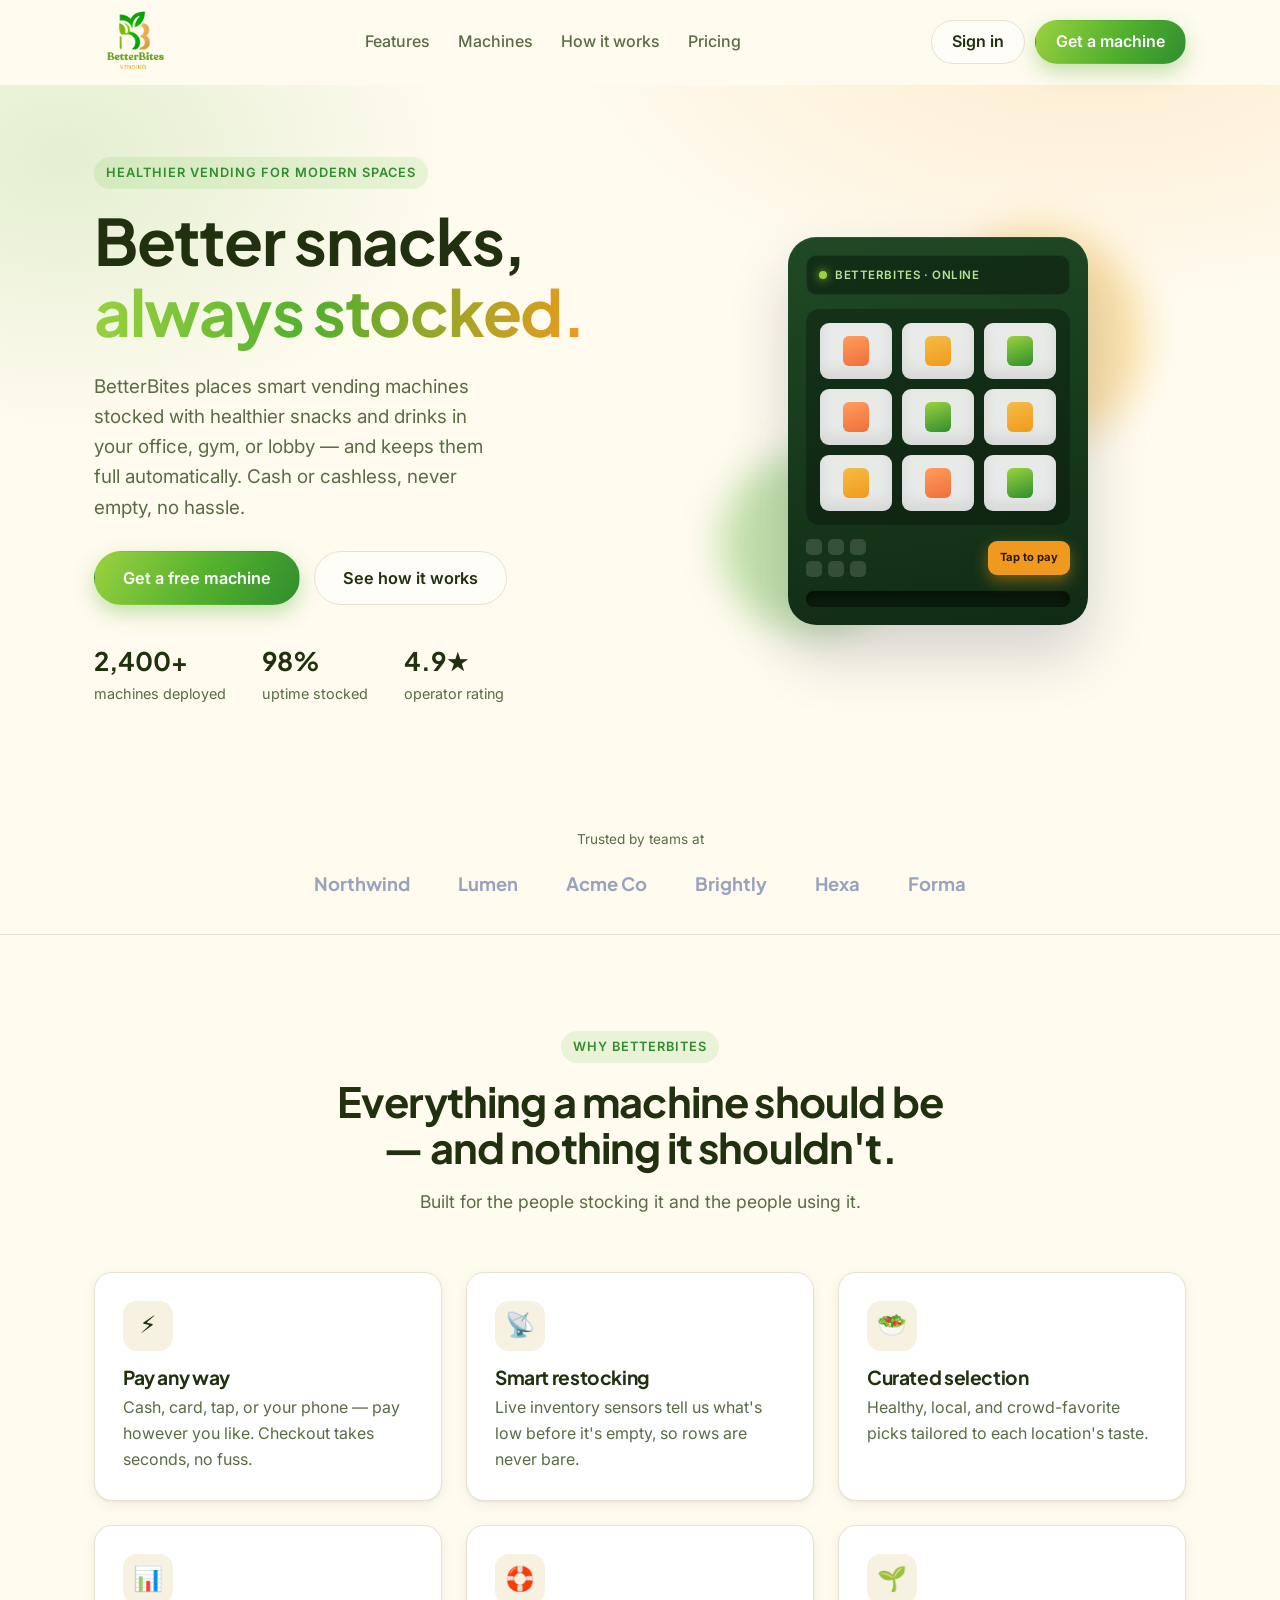
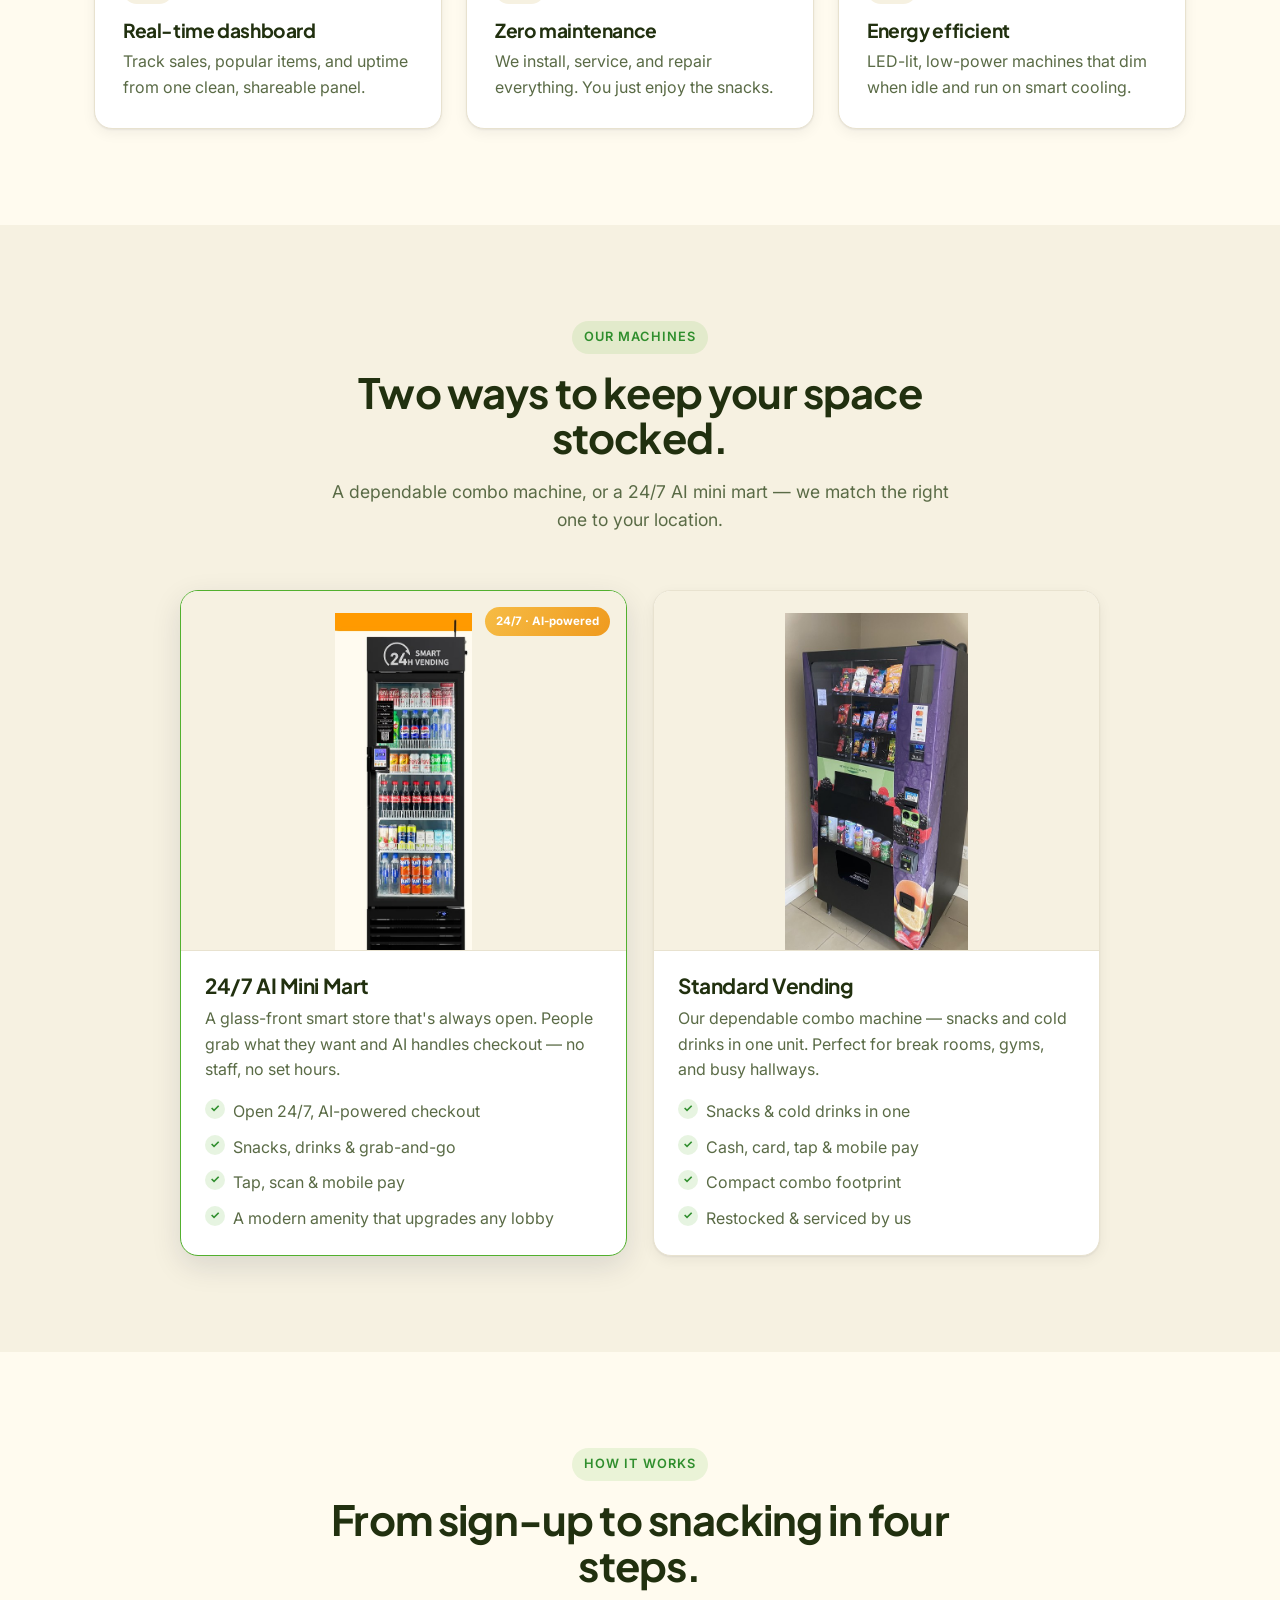
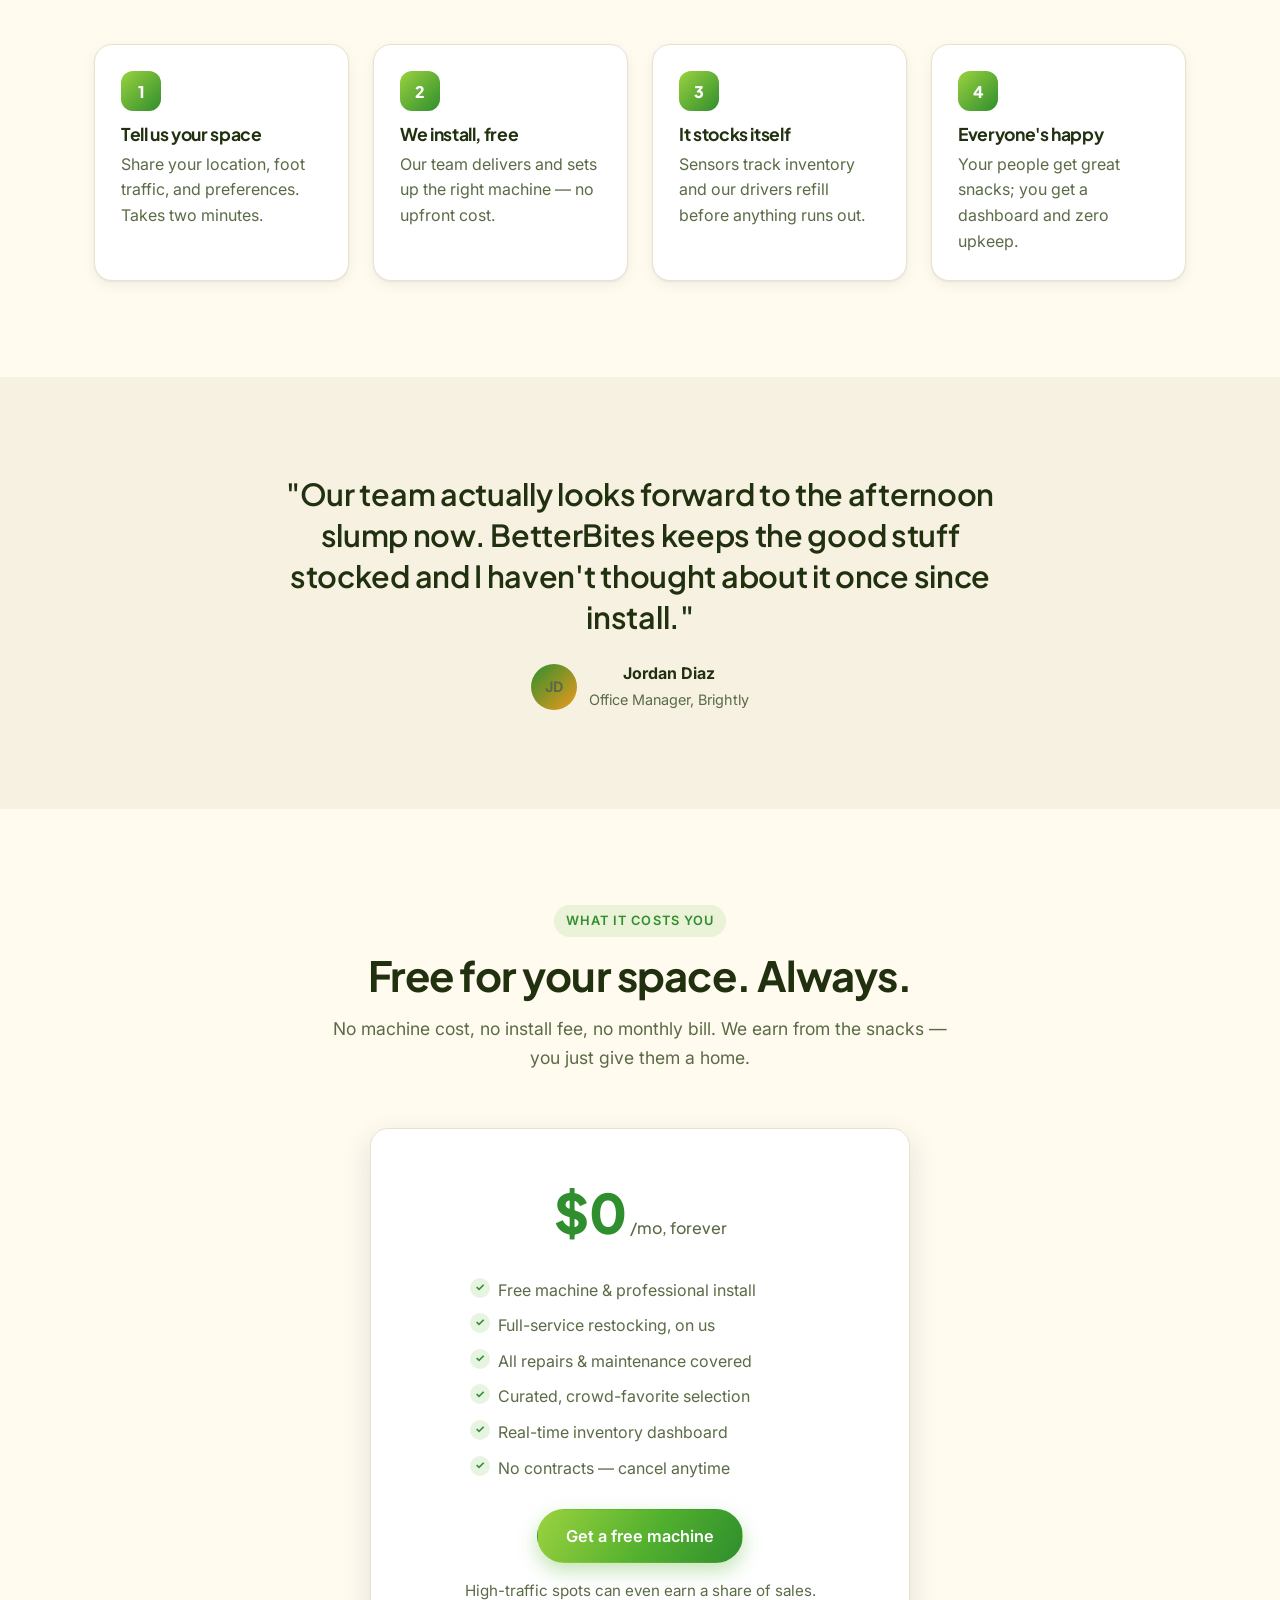
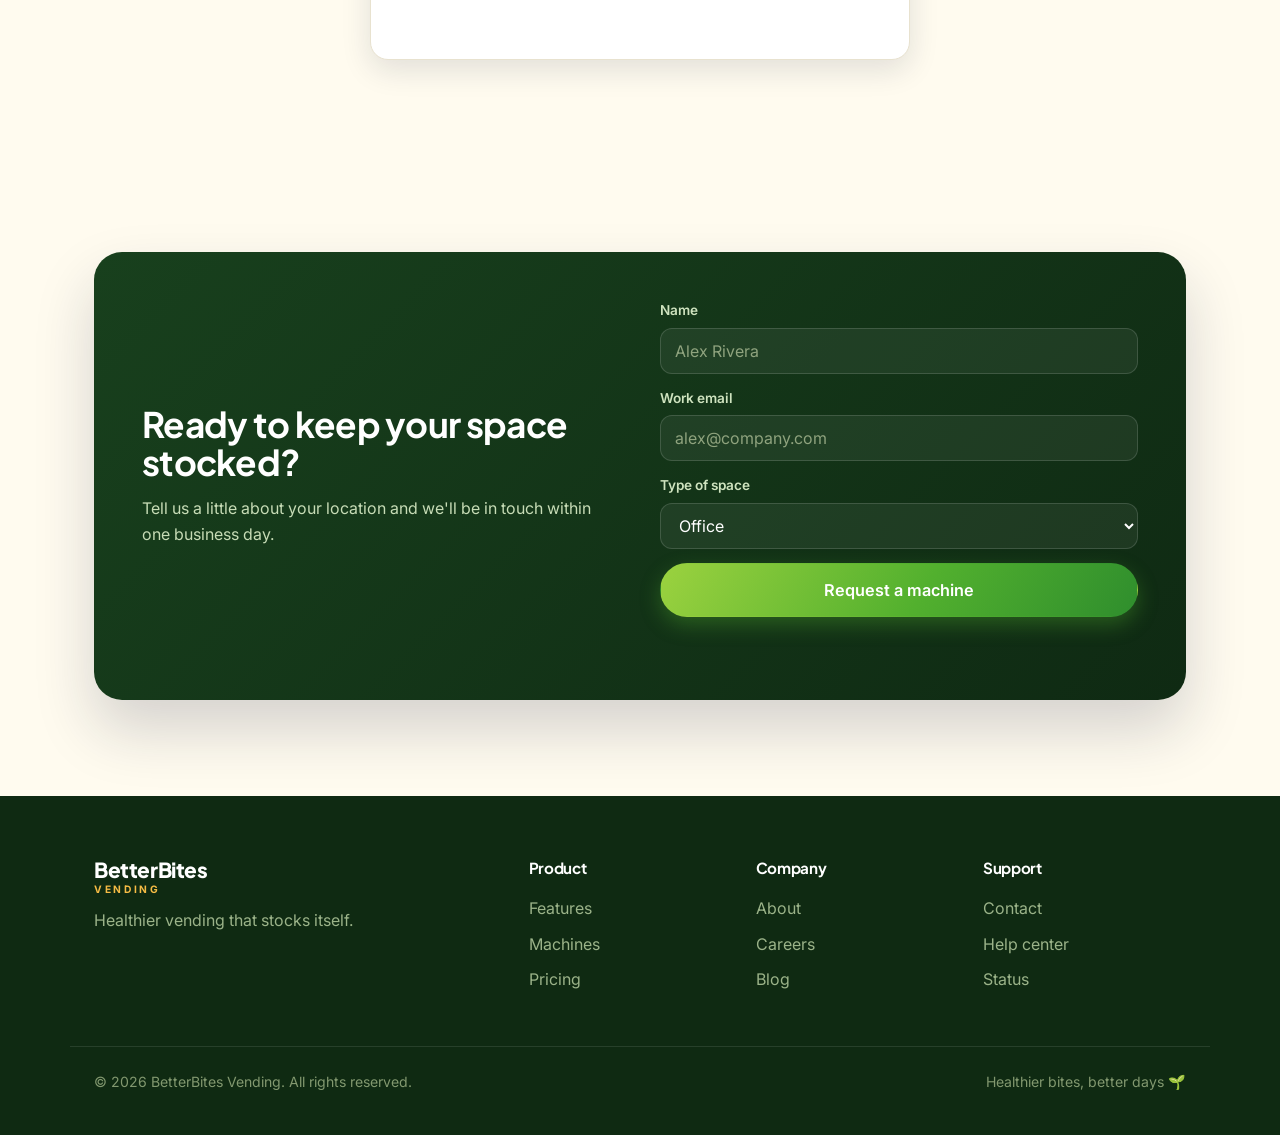
==== index.html @ f92c808d "BetterBites marketing site: SEO, Netlify form, deploy config - index.html: Open Graph + Twitter card" ====
<!DOCTYPE html>
<html lang="en">
<head>
  <meta charset="UTF-8" />
  <meta name="viewport" content="width=device-width, initial-scale=1.0" />
  <meta name="description" content="BetterBites Vending — smart vending machines stocked with healthier snacks and drinks. Cash or cashless, restocked automatically, always on. Free placement for Phoenix-valley businesses." />
  <title>BetterBites Vending — Healthier Snacks, Always Stocked</title>
  <meta name="theme-color" content="#52b02e" />
  <!-- TODO: replace betterbitesvending.com with your real domain everywhere -->
  <link rel="canonical" href="https://betterbitesvending.com/" />
  <meta property="og:type" content="website" />
  <meta property="og:site_name" content="BetterBites Vending" />
  <meta property="og:title" content="BetterBites Vending — Healthier Snacks, Always Stocked" />
  <meta property="og:description" content="Free vending machines for Phoenix-valley businesses — snacks &amp; drinks, cash or cashless, restocked and serviced by us." />
  <meta property="og:url" content="https://betterbitesvending.com/" />
  <meta property="og:image" content="https://betterbitesvending.com/assets/logo-clear.png" />
  <meta name="twitter:card" content="summary_large_image" />
  <meta name="twitter:title" content="BetterBites Vending — Healthier Snacks, Always Stocked" />
  <meta name="twitter:description" content="Free vending machines for Phoenix-valley businesses — snacks &amp; drinks, cash or cashless, restocked and serviced by us." />
  <meta name="twitter:image" content="https://betterbitesvending.com/assets/logo-clear.png" />
  <link rel="icon" type="image/webp" href="assets/logo.webp" />
  <link rel="preconnect" href="https://fonts.googleapis.com" />
  <link rel="preconnect" href="https://fonts.gstatic.com" crossorigin />
  <link href="https://fonts.googleapis.com/css2?family=Plus+Jakarta+Sans:wght@400;500;600;700;800&family=Inter:wght@400;500;600&display=swap" rel="stylesheet" />
  <link rel="stylesheet" href="css/styles.css" />
  <script type="application/ld+json">
  {
    "@context": "https://schema.org",
    "@type": "LocalBusiness",
    "name": "BetterBites Vending",
    "description": "Free vending machine placement for Phoenix-valley businesses — snacks and drinks, cash or cashless, restocked and serviced for you. Standard machines and 24/7 AI mini marts.",
    "image": "https://betterbitesvending.com/assets/logo-clear.png",
    "url": "https://betterbitesvending.com/",
    "email": "betterbites93@gmail.com",
    "telephone": "+1-602-554-8731",
    "priceRange": "Free placement",
    "address": { "@type": "PostalAddress", "addressRegion": "AZ", "addressCountry": "US" },
    "areaServed": [
      { "@type": "City", "name": "Phoenix" },
      { "@type": "City", "name": "Scottsdale" },
      { "@type": "City", "name": "Tempe" },
      { "@type": "City", "name": "Mesa" },
      { "@type": "City", "name": "Chandler" },
      { "@type": "City", "name": "Gilbert" },
      { "@type": "City", "name": "Glendale" },
      { "@type": "City", "name": "Peoria" }
    ]
  }
  </script>
</head>
<body>
  <!-- Navigation -->
  <header class="nav" id="nav">
    <div class="container nav__inner">
      <a href="#home" class="brand" aria-label="BetterBites Vending — home">
        <img class="brand__logo" src="assets/logo-trim.png" alt="BetterBites Vending" />
      </a>
      <nav class="nav__links" aria-label="Primary">
        <a href="#features">Features</a>
        <a href="#machines">Machines</a>
        <a href="#how">How it works</a>
        <a href="#pricing">Pricing</a>
      </nav>
      <div class="nav__actions">
        <a href="#contact" class="btn btn--ghost">Sign in</a>
        <a href="#contact" class="btn btn--primary">Get a machine</a>
      </div>
      <button class="nav__toggle" id="navToggle" aria-label="Toggle menu" aria-expanded="false">
        <span></span><span></span><span></span>
      </button>
    </div>
  </header>

  <main>
    <!-- Hero -->
    <section class="hero" id="home">
      <div class="container hero__inner">
        <div class="hero__copy">
          <span class="eyebrow">Healthier vending for modern spaces</span>
          <h1>Better snacks, <span class="grad-text">always stocked.</span></h1>
          <p class="lede">
            BetterBites places smart vending machines stocked with healthier snacks and
            drinks in your office, gym, or lobby — and keeps them full automatically. Cash or
            cashless, never empty, no hassle.
          </p>
          <div class="hero__cta">
            <a href="#contact" class="btn btn--primary btn--lg">Get a free machine</a>
            <a href="#how" class="btn btn--ghost btn--lg">See how it works</a>
          </div>
          <ul class="hero__stats">
            <li><strong>2,400+</strong><span>machines deployed</span></li>
            <li><strong>98%</strong><span>uptime stocked</span></li>
            <li><strong>4.9★</strong><span>operator rating</span></li>
          </ul>
        </div>

        <!-- CSS vending machine illustration -->
        <div class="hero__art" aria-hidden="true">
          <div class="machine">
            <div class="machine__screen">
              <span class="machine__dot"></span> BETTERBITES · ONLINE
            </div>
            <div class="machine__grid">
              <div class="slot slot--a"></div>
              <div class="slot slot--b"></div>
              <div class="slot slot--c"></div>
              <div class="slot slot--a"></div>
              <div class="slot slot--c"></div>
              <div class="slot slot--b"></div>
              <div class="slot slot--b"></div>
              <div class="slot slot--a"></div>
              <div class="slot slot--c"></div>
            </div>
            <div class="machine__panel">
              <div class="machine__pad">
                <span></span><span></span><span></span>
                <span></span><span></span><span></span>
              </div>
              <div class="machine__tap">Tap to pay</div>
            </div>
            <div class="machine__tray"></div>
          </div>
          <div class="blob blob--1"></div>
          <div class="blob blob--2"></div>
        </div>
      </div>
    </section>

    <!-- Trusted by -->
    <section class="logos">
      <div class="container">
        <p class="logos__label">Trusted by teams at</p>
        <div class="logos__row">
          <span>Northwind</span><span>Lumen</span><span>Acme&nbsp;Co</span>
          <span>Brightly</span><span>Hexa</span><span>Forma</span>
        </div>
      </div>
    </section>

    <!-- Features -->
    <section class="features section" id="features">
      <div class="container">
        <div class="section__head">
          <span class="eyebrow">Why BetterBites</span>
          <h2>Everything a machine should be — and nothing it shouldn't.</h2>
          <p>Built for the people stocking it and the people using it.</p>
        </div>
        <div class="grid grid--3">
          <article class="card">
            <div class="card__icon">⚡</div>
            <h3>Pay any way</h3>
            <p>Cash, card, tap, or your phone — pay however you like. Checkout takes seconds, no fuss.</p>
          </article>
          <article class="card">
            <div class="card__icon">📡</div>
            <h3>Smart restocking</h3>
            <p>Live inventory sensors tell us what's low before it's empty, so rows are never bare.</p>
          </article>
          <article class="card">
            <div class="card__icon">🥗</div>
            <h3>Curated selection</h3>
            <p>Healthy, local, and crowd-favorite picks tailored to each location's taste.</p>
          </article>
          <article class="card">
            <div class="card__icon">📊</div>
            <h3>Real-time dashboard</h3>
            <p>Track sales, popular items, and uptime from one clean, shareable panel.</p>
          </article>
          <article class="card">
            <div class="card__icon">🛟</div>
            <h3>Zero maintenance</h3>
            <p>We install, service, and repair everything. You just enjoy the snacks.</p>
          </article>
          <article class="card">
            <div class="card__icon">🌱</div>
            <h3>Energy efficient</h3>
            <p>LED-lit, low-power machines that dim when idle and run on smart cooling.</p>
          </article>
        </div>
      </div>
    </section>

    <!-- Machines -->
    <section class="machines section section--alt" id="machines">
      <div class="container">
        <div class="section__head">
          <span class="eyebrow">Our machines</span>
          <h2>Two ways to keep your space stocked.</h2>
          <p>A dependable combo machine, or a 24/7 AI mini mart — we match the right one to your location.</p>
        </div>
        <div class="grid grid--2">
          <article class="machine-card machine-card--featured">
            <div class="machine-card__badge">24/7 · AI-powered</div>
            <div class="machine-photo">
              <img src="assets/machine-haha.jpg" alt="24/7 AI Mini Mart smart vending machine" loading="lazy" />
            </div>
            <div class="machine-card__body">
              <h3>24/7 AI Mini Mart</h3>
              <p>A glass-front smart store that's always open. People grab what they want and AI handles checkout — no staff, no set hours.</p>
              <ul class="ticks">
                <li>Open 24/7, AI-powered checkout</li>
                <li>Snacks, drinks &amp; grab-and-go</li>
                <li>Tap, scan &amp; mobile pay</li>
                <li>A modern amenity that upgrades any lobby</li>
              </ul>
            </div>
          </article>
          <article class="machine-card">
            <div class="machine-photo">
              <img src="assets/machine-h4u.jpg" alt="Combo snack and drink vending machine" loading="lazy" />
            </div>
            <div class="machine-card__body">
              <h3>Standard Vending</h3>
              <p>Our dependable combo machine — snacks and cold drinks in one unit. Perfect for break rooms, gyms, and busy hallways.</p>
              <ul class="ticks">
                <li>Snacks &amp; cold drinks in one</li>
                <li>Cash, card, tap &amp; mobile pay</li>
                <li>Compact combo footprint</li>
                <li>Restocked &amp; serviced by us</li>
              </ul>
            </div>
          </article>
        </div>
      </div>
    </section>

    <!-- How it works -->
    <section class="how section" id="how">
      <div class="container">
        <div class="section__head">
          <span class="eyebrow">How it works</span>
          <h2>From sign-up to snacking in four steps.</h2>
        </div>
        <ol class="steps">
          <li class="step">
            <div class="step__num">1</div>
            <h3>Tell us your space</h3>
            <p>Share your location, foot traffic, and preferences. Takes two minutes.</p>
          </li>
          <li class="step">
            <div class="step__num">2</div>
            <h3>We install, free</h3>
            <p>Our team delivers and sets up the right machine — no upfront cost.</p>
          </li>
          <li class="step">
            <div class="step__num">3</div>
            <h3>It stocks itself</h3>
            <p>Sensors track inventory and our drivers refill before anything runs out.</p>
          </li>
          <li class="step">
            <div class="step__num">4</div>
            <h3>Everyone's happy</h3>
            <p>Your people get great snacks; you get a dashboard and zero upkeep.</p>
          </li>
        </ol>
      </div>
    </section>

    <!-- Testimonial -->
    <section class="quote section section--alt">
      <div class="container quote__inner">
        <blockquote>
          "Our team actually looks forward to the afternoon slump now. BetterBites keeps the
          good stuff stocked and I haven't thought about it once since install."
        </blockquote>
        <div class="quote__by">
          <span class="quote__avatar" aria-hidden="true">JD</span>
          <div>
            <strong>Jordan Diaz</strong>
            <span>Office Manager, Brightly</span>
          </div>
        </div>
      </div>
    </section>

    <!-- Pricing -->
    <section class="pricing section" id="pricing">
      <div class="container">
        <div class="section__head">
          <span class="eyebrow">What it costs you</span>
          <h2>Free for your space. Always.</h2>
          <p>No machine cost, no install fee, no monthly bill. We earn from the snacks &mdash; you just give them a home.</p>
        </div>
        <div class="freeplan">
          <p class="freeplan__price">$0<span>&nbsp;/mo, forever</span></p>
          <ul class="ticks freeplan__list">
            <li>Free machine &amp; professional install</li>
            <li>Full-service restocking, on us</li>
            <li>All repairs &amp; maintenance covered</li>
            <li>Curated, crowd-favorite selection</li>
            <li>Real-time inventory dashboard</li>
            <li>No contracts &mdash; cancel anytime</li>
          </ul>
          <a href="#contact" class="btn btn--primary btn--lg">Get a free machine</a>
          <p class="freeplan__note">High-traffic spots can even earn a share of sales.</p>
        </div>
      </div>
    </section>

    <!-- Contact / CTA -->
    <section class="cta section" id="contact">
      <div class="container">
        <div class="cta__card">
          <div class="cta__copy">
            <h2>Ready to keep your space stocked?</h2>
            <p>Tell us a little about your location and we'll be in touch within one business day.</p>
          </div>
          <form class="cta__form" id="leadForm" name="contact" method="POST" data-netlify="true" netlify-honeypot="bot-field" novalidate>
            <input type="hidden" name="form-name" value="contact" />
            <p hidden><label>Don't fill this out if you're human: <input name="bot-field" /></label></p>
            <div class="field">
              <label for="name">Name</label>
              <input id="name" name="name" type="text" placeholder="Alex Rivera" required />
            </div>
            <div class="field">
              <label for="email">Work email</label>
              <input id="email" name="email" type="email" placeholder="alex@company.com" required />
            </div>
            <div class="field">
              <label for="space">Type of space</label>
              <select id="space" name="space">
                <option>Office</option>
                <option>Gym / studio</option>
                <option>Lobby / building</option>
                <option>School / campus</option>
                <option>Other</option>
              </select>
            </div>
            <button type="submit" class="btn btn--primary btn--block btn--lg">Request a machine</button>
            <p class="cta__note" id="formNote" role="status"></p>
          </form>
        </div>
      </div>
    </section>
  </main>

  <!-- Footer -->
  <footer class="footer">
    <div class="container footer__inner">
      <div class="footer__brand">
        <a href="#home" class="brand">
          <span class="brand__text">
            <span class="brand__name">BetterBites</span>
            <span class="brand__tag">Vending</span>
          </span>
        </a>
        <p>Healthier vending that stocks itself.</p>
      </div>
      <div class="footer__cols">
        <div>
          <h4>Product</h4>
          <a href="#features">Features</a>
          <a href="#machines">Machines</a>
          <a href="#pricing">Pricing</a>
        </div>
        <div>
          <h4>Company</h4>
          <a href="#">About</a>
          <a href="#">Careers</a>
          <a href="#">Blog</a>
        </div>
        <div>
          <h4>Support</h4>
          <a href="#contact">Contact</a>
          <a href="#">Help center</a>
          <a href="#">Status</a>
        </div>
      </div>
    </div>
    <div class="container footer__bottom">
      <p>© <span id="year"></span> BetterBites Vending. All rights reserved.</p>
      <p>Healthier bites, better days 🌱</p>
    </div>
  </footer>

  <script src="js/main.js"></script>
</body>
</html>
---- css/styles.css ----
/* ============================================================
   BetterBites Vending — marketing site styles
   ============================================================ */

:root {
  --bg: #0f2a12;
  --bg-soft: #14361a;
  --surface: #ffffff;
  --surface-2: #f6f1e1;
  --ink: #21300f;
  --ink-soft: #5a6b46;
  --line: #e8e2cf;

  --brand: #52b02e;       /* leaf green */
  --brand-2: #2f8e2d;     /* deep green */
  --brand-light: #9bd23f; /* fresh light green */
  --accent: #ef9a1e;      /* amber */
  --accent-2: #f6bc45;    /* light amber */
  --warn: #e0741c;

  --radius: 18px;
  --radius-sm: 12px;
  --shadow-sm: 0 1px 2px rgba(15, 23, 42, .06), 0 4px 14px rgba(15, 23, 42, .06);
  --shadow-md: 0 10px 30px rgba(20, 26, 60, .12);
  --shadow-lg: 0 30px 60px rgba(20, 26, 60, .18);

  --maxw: 1140px;
  --pad: 24px;
}

* { box-sizing: border-box; }

html { scroll-behavior: smooth; scroll-padding-top: 100px; }

body {
  margin: 0;
  font-family: "Inter", system-ui, -apple-system, sans-serif;
  color: var(--ink);
  background: #fffbef;
  line-height: 1.6;
  -webkit-font-smoothing: antialiased;
}

h1, h2, h3, h4 {
  font-family: "Plus Jakarta Sans", system-ui, sans-serif;
  line-height: 1.1;
  margin: 0 0 .4em;
  letter-spacing: -.02em;
}

p { margin: 0 0 1em; }
a { color: inherit; text-decoration: none; }
img { max-width: 100%; display: block; }
ul, ol { margin: 0; padding: 0; list-style: none; }

.container {
  width: 100%;
  max-width: var(--maxw);
  margin: 0 auto;
  padding: 0 var(--pad);
}

.section { padding: 96px 0; }
.section--alt { background: var(--surface-2); }

.eyebrow {
  display: inline-block;
  font-size: .8rem;
  font-weight: 600;
  letter-spacing: .08em;
  text-transform: uppercase;
  color: var(--brand-2);
  background: rgba(82, 176, 46, .12);
  padding: 6px 12px;
  border-radius: 999px;
  margin-bottom: 16px;
}

.section__head {
  max-width: 640px;
  margin: 0 auto 56px;
  text-align: center;
}
.section__head h2 { font-size: clamp(1.8rem, 3.5vw, 2.6rem); }
.section__head p { color: var(--ink-soft); font-size: 1.1rem; margin: 0; }

.grad-text {
  background: linear-gradient(100deg, var(--brand-light), var(--brand) 45%, var(--accent));
  -webkit-background-clip: text;
  background-clip: text;
  color: transparent;
}

/* ---------- Buttons ---------- */
.btn {
  --bh: 44px;
  display: inline-flex;
  align-items: center;
  justify-content: center;
  gap: 8px;
  height: var(--bh);
  padding: 0 20px;
  border: 1px solid transparent;
  border-radius: 999px;
  font: inherit;
  font-weight: 600;
  cursor: pointer;
  transition: transform .15s ease, box-shadow .2s ease, background .2s ease, border-color .2s ease;
  white-space: nowrap;
}
.btn:active { transform: translateY(1px); }
.btn--primary {
  background: linear-gradient(120deg, var(--brand-light), var(--brand) 55%, var(--brand-2));
  color: #fff;
  box-shadow: 0 8px 20px rgba(82, 176, 46, .35);
}
.btn--primary:hover { box-shadow: 0 12px 26px rgba(82, 176, 46, .45); transform: translateY(-1px); }
.btn--ghost {
  background: rgba(255, 255, 255, .6);
  border-color: var(--line);
  color: var(--ink);
}
.btn--ghost:hover { border-color: var(--brand); color: var(--brand-2); }
.btn--lg { --bh: 54px; padding: 0 28px; font-size: 1.02rem; }
.btn--block { width: 100%; }

/* ---------- Nav ---------- */
.nav {
  position: sticky;
  top: 0;
  z-index: 50;
  background: #fffbef;
  border-bottom: 1px solid transparent;
  transition: border-color .2s ease, box-shadow .2s ease;
}
.nav.is-scrolled { border-color: var(--line); box-shadow: var(--shadow-sm); }
.nav__inner {
  display: flex;
  align-items: center;
  justify-content: space-between;
  height: 84px;
}
.brand { display: inline-flex; align-items: center; gap: 11px; }
.brand__logo { height: 66px; width: auto; display: block; }
.brand__text { display: flex; flex-direction: column; line-height: 1; }
.brand__name {
  font-family: "Plus Jakarta Sans", sans-serif;
  font-weight: 800; font-size: 1.3rem; letter-spacing: -.02em;
  color: var(--brand-2);
}
.brand__tag {
  font-size: .64rem; font-weight: 700; letter-spacing: .26em;
  text-transform: uppercase; color: var(--accent); margin-top: 3px;
}
.nav__links { display: flex; gap: 28px; }
.nav__links a { color: var(--ink-soft); font-weight: 500; transition: color .15s ease; }
.nav__links a:hover { color: var(--ink); }
.nav__actions { display: flex; gap: 10px; }
.nav__toggle {
  display: none;
  flex-direction: column;
  gap: 5px;
  width: 42px; height: 42px;
  border: 1px solid var(--line);
  border-radius: 10px;
  background: #fff;
  cursor: pointer;
}
.nav__toggle span { display: block; width: 18px; height: 2px; margin: 0 auto; background: var(--ink); border-radius: 2px; transition: .2s; }

/* ---------- Hero ---------- */
.hero {
  position: relative;
  overflow: hidden;
  padding: 72px 0 88px;
  background:
    radial-gradient(900px 500px at 85% -10%, rgba(239, 154, 30, .16), transparent 60%),
    radial-gradient(700px 500px at 5% 10%, rgba(82, 176, 46, .16), transparent 55%),
    #fffbef;
}
.hero__inner {
  display: grid;
  grid-template-columns: 1.05fr .95fr;
  gap: 48px;
  align-items: center;
}
.hero h1 { font-size: clamp(2.4rem, 5.2vw, 4rem); }
.lede { font-size: 1.18rem; color: var(--ink-soft); max-width: 34ch; }
.hero__cta { display: flex; gap: 14px; flex-wrap: wrap; margin: 28px 0 36px; }
.hero__stats { display: flex; gap: 36px; flex-wrap: wrap; }
.hero__stats li { display: flex; flex-direction: column; }
.hero__stats strong { font-family: "Plus Jakarta Sans", sans-serif; font-size: 1.6rem; }
.hero__stats span { color: var(--ink-soft); font-size: .9rem; }

/* ---------- Vending machine art ---------- */
.hero__art { position: relative; display: grid; place-items: center; min-height: 460px; }
.machine {
  position: relative;
  z-index: 2;
  width: 300px;
  padding: 18px;
  border-radius: 28px;
  background: linear-gradient(170deg, #1f4a24, #102b14);
  box-shadow: var(--shadow-lg), inset 0 1px 0 rgba(255, 255, 255, .08);
  animation: float 6s ease-in-out infinite;
}
@keyframes float { 0%,100% { transform: translateY(0); } 50% { transform: translateY(-12px); } }
.machine__screen {
  display: flex; align-items: center; gap: 8px;
  font-size: .72rem; font-weight: 600; letter-spacing: .05em;
  color: #b6e29a;
  background: rgba(0, 0, 0, .35);
  border: 1px solid rgba(255, 255, 255, .06);
  border-radius: 10px;
  padding: 10px 12px;
  margin-bottom: 14px;
}
.machine__dot { width: 8px; height: 8px; border-radius: 50%; background: var(--brand-light); box-shadow: 0 0 10px var(--brand-light); animation: pulse 2s infinite; }
@keyframes pulse { 50% { opacity: .4; } }
.machine__grid {
  display: grid;
  grid-template-columns: repeat(3, 1fr);
  gap: 10px;
  padding: 14px;
  background: rgba(0, 0, 0, .28);
  border-radius: 14px;
}
.slot {
  height: 56px;
  border-radius: 9px;
  background: rgba(255, 255, 255, .9);
  position: relative;
  overflow: hidden;
  box-shadow: inset 0 -8px 14px rgba(0, 0, 0, .08);
}
.slot::after {
  content: "";
  position: absolute; left: 50%; top: 50%;
  width: 26px; height: 30px;
  transform: translate(-50%, -50%);
  border-radius: 6px;
}
.slot--a::after { background: linear-gradient(160deg, #ff9d5b, #ef6f3c); }
.slot--b::after { background: linear-gradient(160deg, #f6bc45, #ef9a1e); }
.slot--c::after { background: linear-gradient(160deg, #9bd23f, #2f8e2d); }
.machine__panel {
  display: flex; align-items: center; justify-content: space-between;
  margin-top: 14px;
}
.machine__pad { display: grid; grid-template-columns: repeat(3, 1fr); gap: 6px; }
.machine__pad span { width: 16px; height: 16px; border-radius: 5px; background: rgba(255, 255, 255, .14); }
.machine__tap {
  font-size: .7rem; font-weight: 700; color: #2a1a06;
  background: var(--accent);
  padding: 8px 12px; border-radius: 9px;
  box-shadow: 0 6px 16px rgba(239, 154, 30, .45);
}
.machine__tray {
  height: 16px;
  margin-top: 14px;
  border-radius: 8px;
  background: rgba(0, 0, 0, .4);
  box-shadow: inset 0 4px 8px rgba(0, 0, 0, .5);
}
.blob {
  position: absolute;
  border-radius: 50%;
  filter: blur(18px);
  z-index: 1;
}
.blob--1 { width: 220px; height: 220px; background: rgba(246, 188, 69, .4); top: 6%; right: 8%; animation: float 7s ease-in-out infinite; }
.blob--2 { width: 180px; height: 180px; background: rgba(82, 176, 46, .35); bottom: 6%; left: 6%; animation: float 9s ease-in-out infinite reverse; }

/* ---------- Logos ---------- */
.logos { padding: 36px 0; border-bottom: 1px solid var(--line); }
.logos__label { text-align: center; color: var(--ink-soft); font-size: .85rem; margin-bottom: 18px; }
.logos__row {
  display: flex; flex-wrap: wrap; justify-content: center; gap: 14px 48px;
  font-family: "Plus Jakarta Sans", sans-serif; font-weight: 700; font-size: 1.15rem;
  color: #9aa3bd;
}

/* ---------- Grid + cards ---------- */
.grid { display: grid; gap: 24px; }
.grid--3 { grid-template-columns: repeat(3, 1fr); }

.card {
  background: var(--surface);
  border: 1px solid var(--line);
  border-radius: var(--radius);
  padding: 28px;
  box-shadow: var(--shadow-sm);
  transition: transform .2s ease, box-shadow .2s ease, border-color .2s ease;
}
.card:hover { transform: translateY(-4px); box-shadow: var(--shadow-md); border-color: rgba(91, 108, 255, .35); }
.card__icon {
  display: grid; place-items: center;
  width: 50px; height: 50px;
  font-size: 1.5rem;
  border-radius: 14px;
  background: var(--surface-2);
  margin-bottom: 16px;
}
.card h3 { font-size: 1.2rem; }
.card p { color: var(--ink-soft); margin: 0; }

/* ---------- Machine cards ---------- */
.machine-card {
  position: relative;
  background: var(--surface);
  border: 1px solid var(--line);
  border-radius: var(--radius);
  overflow: hidden;
  box-shadow: var(--shadow-sm);
  transition: transform .2s ease, box-shadow .2s ease;
}
.machine-card:hover { transform: translateY(-4px); box-shadow: var(--shadow-md); }
.machine-card--featured { border-color: var(--brand); box-shadow: var(--shadow-md); }
.machine-card__badge {
  position: absolute; top: 16px; right: 16px; z-index: 2;
  font-size: .72rem; font-weight: 700; color: #fff;
  background: linear-gradient(120deg, var(--accent-2), var(--accent));
  padding: 5px 11px; border-radius: 999px;
}
.machine-card__top { height: 170px; position: relative; }
.machine-card__top::after {
  content: ""; position: absolute; inset: 28px;
  border-radius: 12px;
  background:
    repeating-linear-gradient(0deg, rgba(255,255,255,.5) 0 2px, transparent 2px 26px),
    rgba(255, 255, 255, .15);
  box-shadow: inset 0 0 0 2px rgba(255, 255, 255, .25);
}
.machine-card__top--mini { background: linear-gradient(160deg, #f6bc45, #ef9a1e); }
.machine-card__top--pro  { background: linear-gradient(160deg, #9bd23f, #2f8e2d); }
.machine-card__top--max  { background: linear-gradient(160deg, #6cc04a, #ef9a1e); }
.machine-card__body { padding: 24px; }
.machine-card__body h3 { font-size: 1.3rem; }
.machine-card__body > p { color: var(--ink-soft); }
/* Real machine photos */
.grid--2 { grid-template-columns: repeat(2, 1fr); gap: 26px; max-width: 920px; margin-inline: auto; }
.machine-photo {
  height: 360px; background: var(--surface-2);
  display: flex; align-items: flex-end; justify-content: center; padding: 22px 22px 0;
  border-bottom: 1px solid var(--line);
}
.machine-photo img { max-height: 100%; max-width: 100%; object-fit: contain; display: block; }

.ticks { display: grid; gap: 10px; margin-top: 16px; }
.ticks li { position: relative; padding-left: 28px; color: var(--ink-soft); }
.ticks li::before {
  content: "✓";
  position: absolute; left: 0; top: 0;
  display: grid; place-items: center;
  width: 20px; height: 20px;
  font-size: .7rem; font-weight: 700; color: var(--brand-2);
  background: rgba(82, 176, 46, .14);
  border-radius: 50%;
}

/* ---------- Steps ---------- */
.steps { display: grid; grid-template-columns: repeat(4, 1fr); gap: 24px; counter-reset: step; }
.step {
  background: var(--surface);
  border: 1px solid var(--line);
  border-radius: var(--radius);
  padding: 26px;
  box-shadow: var(--shadow-sm);
}
.step__num {
  display: grid; place-items: center;
  width: 40px; height: 40px;
  font-family: "Plus Jakarta Sans", sans-serif; font-weight: 800;
  color: #fff;
  background: linear-gradient(135deg, var(--brand-light), var(--brand-2));
  border-radius: 12px;
  margin-bottom: 14px;
}
.step h3 { font-size: 1.1rem; }
.step p { color: var(--ink-soft); margin: 0; }

/* ---------- Quote ---------- */
.quote__inner { max-width: 760px; margin: 0 auto; text-align: center; }
.quote blockquote {
  margin: 0 0 24px;
  font-family: "Plus Jakarta Sans", sans-serif;
  font-size: clamp(1.3rem, 2.6vw, 1.9rem);
  font-weight: 600;
  line-height: 1.35;
  letter-spacing: -.01em;
}
.quote__by { display: inline-flex; align-items: center; gap: 12px; }
.quote__avatar {
  display: grid; place-items: center;
  width: 46px; height: 46px;
  font-weight: 700; color: #fff;
  background: linear-gradient(135deg, var(--brand-2), var(--accent));
  border-radius: 50%;
}
.quote__by strong { display: block; }
.quote__by span { color: var(--ink-soft); font-size: .9rem; }

/* ---------- Pricing ---------- */
.plan {
  position: relative;
  background: var(--surface);
  border: 1px solid var(--line);
  border-radius: var(--radius);
  padding: 30px;
  box-shadow: var(--shadow-sm);
  display: flex; flex-direction: column;
}
.plan--featured { border-color: var(--brand); box-shadow: var(--shadow-md); transform: translateY(-6px); }
.plan h3 { font-size: 1.25rem; }
.plan__price { font-family: "Plus Jakarta Sans", sans-serif; font-size: 2.4rem; font-weight: 800; margin: 4px 0 6px; }
.plan__price span { font-size: 1rem; font-weight: 500; color: var(--ink-soft); }
.plan__desc { color: var(--ink-soft); min-height: 48px; }
.plan .ticks { flex: 1; margin-bottom: 22px; }

/* ---------- Free plan (single panel) ---------- */
.freeplan {
  max-width: 540px; margin: 0 auto; text-align: center;
  background: var(--surface); border: 1px solid var(--line);
  border-radius: var(--radius); padding: 40px 36px; box-shadow: var(--shadow-md);
}
.freeplan__price { font-family: "Plus Jakarta Sans", sans-serif; font-size: 3.4rem; font-weight: 800; color: var(--brand-2); margin: 0 0 22px; }
.freeplan__price span { font-size: 1rem; font-weight: 500; color: var(--ink-soft); }
.freeplan__list { text-align: left; max-width: 340px; margin: 0 auto 28px; }
.freeplan__note { margin-top: 16px; color: var(--ink-soft); font-size: .95rem; }

/* ---------- CTA ---------- */
.cta__card {
  display: grid;
  grid-template-columns: 1fr 1fr;
  gap: 40px;
  align-items: center;
  background: linear-gradient(135deg, #18401d, #0f2a13);
  color: #fff;
  border-radius: 28px;
  padding: 48px;
  box-shadow: var(--shadow-lg);
}
.cta__copy h2 { color: #fff; font-size: clamp(1.6rem, 3vw, 2.2rem); }
.cta__copy p { color: #c7dcb6; margin: 0; }
.cta__form { display: grid; gap: 14px; }
.field { display: grid; gap: 6px; }
.field label { font-size: .85rem; font-weight: 600; color: #cfe3bf; }
.field input, .field select {
  height: 46px;
  padding: 0 14px;
  border-radius: 12px;
  border: 1px solid rgba(255, 255, 255, .14);
  background: rgba(255, 255, 255, .06);
  color: #fff;
  font: inherit;
}
.field input::placeholder { color: #8fa37e; }
.field input:focus, .field select:focus {
  outline: none;
  border-color: var(--brand-light);
  box-shadow: 0 0 0 3px rgba(155, 210, 63, .35);
}
.field select option { color: #21300f; }
.cta__note { font-size: .9rem; color: var(--accent-2); min-height: 1.2em; margin: 4px 0 0; text-align: center; }

/* ---------- Footer ---------- */
.footer { background: var(--bg); color: #cfe0c0; padding: 64px 0 28px; }
.footer__inner { display: grid; grid-template-columns: 1.2fr 2fr; gap: 40px; }
.footer .brand__name { color: #fff; }
.footer .brand__tag { color: var(--accent-2); }
.footer__brand p { color: #9bb389; margin-top: 14px; }
.footer__cols { display: grid; grid-template-columns: repeat(3, 1fr); gap: 24px; }
.footer__cols h4 { color: #fff; font-size: .95rem; margin-bottom: 14px; }
.footer__cols a { display: block; color: #9bb389; padding: 5px 0; transition: color .15s; }
.footer__cols a:hover { color: var(--brand-light); }
.footer__bottom {
  display: flex; justify-content: space-between; flex-wrap: wrap; gap: 8px;
  margin-top: 48px; padding-top: 24px;
  border-top: 1px solid rgba(255, 255, 255, .1);
  color: #82986f; font-size: .88rem;
}

/* ---------- Reveal on scroll ---------- */
.reveal { opacity: 0; transform: translateY(24px); transition: opacity .6s ease, transform .6s ease; }
.reveal.is-in { opacity: 1; transform: none; }

/* ---------- Responsive ---------- */
@media (max-width: 920px) {
  .hero__inner { grid-template-columns: 1fr; }
  .hero__art { order: -1; min-height: 380px; }
  .grid--3, .steps { grid-template-columns: repeat(2, 1fr); }
  .cta__card { grid-template-columns: 1fr; padding: 36px; }
  .footer__inner { grid-template-columns: 1fr; }
}
@media (max-width: 720px) {
  .nav__links, .nav__actions { display: none; }
  .nav__toggle { display: flex; }
  .nav.is-open .nav__links {
    display: flex; flex-direction: column; gap: 4px;
    position: absolute; top: 84px; left: 0; right: 0;
    background: #fffbef; padding: 12px var(--pad) 18px;
    border-bottom: 1px solid var(--line); box-shadow: var(--shadow-md);
  }
  .nav.is-open .nav__links a { padding: 10px 0; }
  .section { padding: 72px 0; }
  .grid--3, .grid--2, .steps, .footer__cols { grid-template-columns: 1fr; }
  .machine-photo { height: 300px; }
  .lede { max-width: none; }
  .plan--featured { transform: none; }
}

@media (prefers-reduced-motion: reduce) {
  *, *::before, *::after { animation: none !important; transition: none !important; }
  html { scroll-behavior: auto; }
}
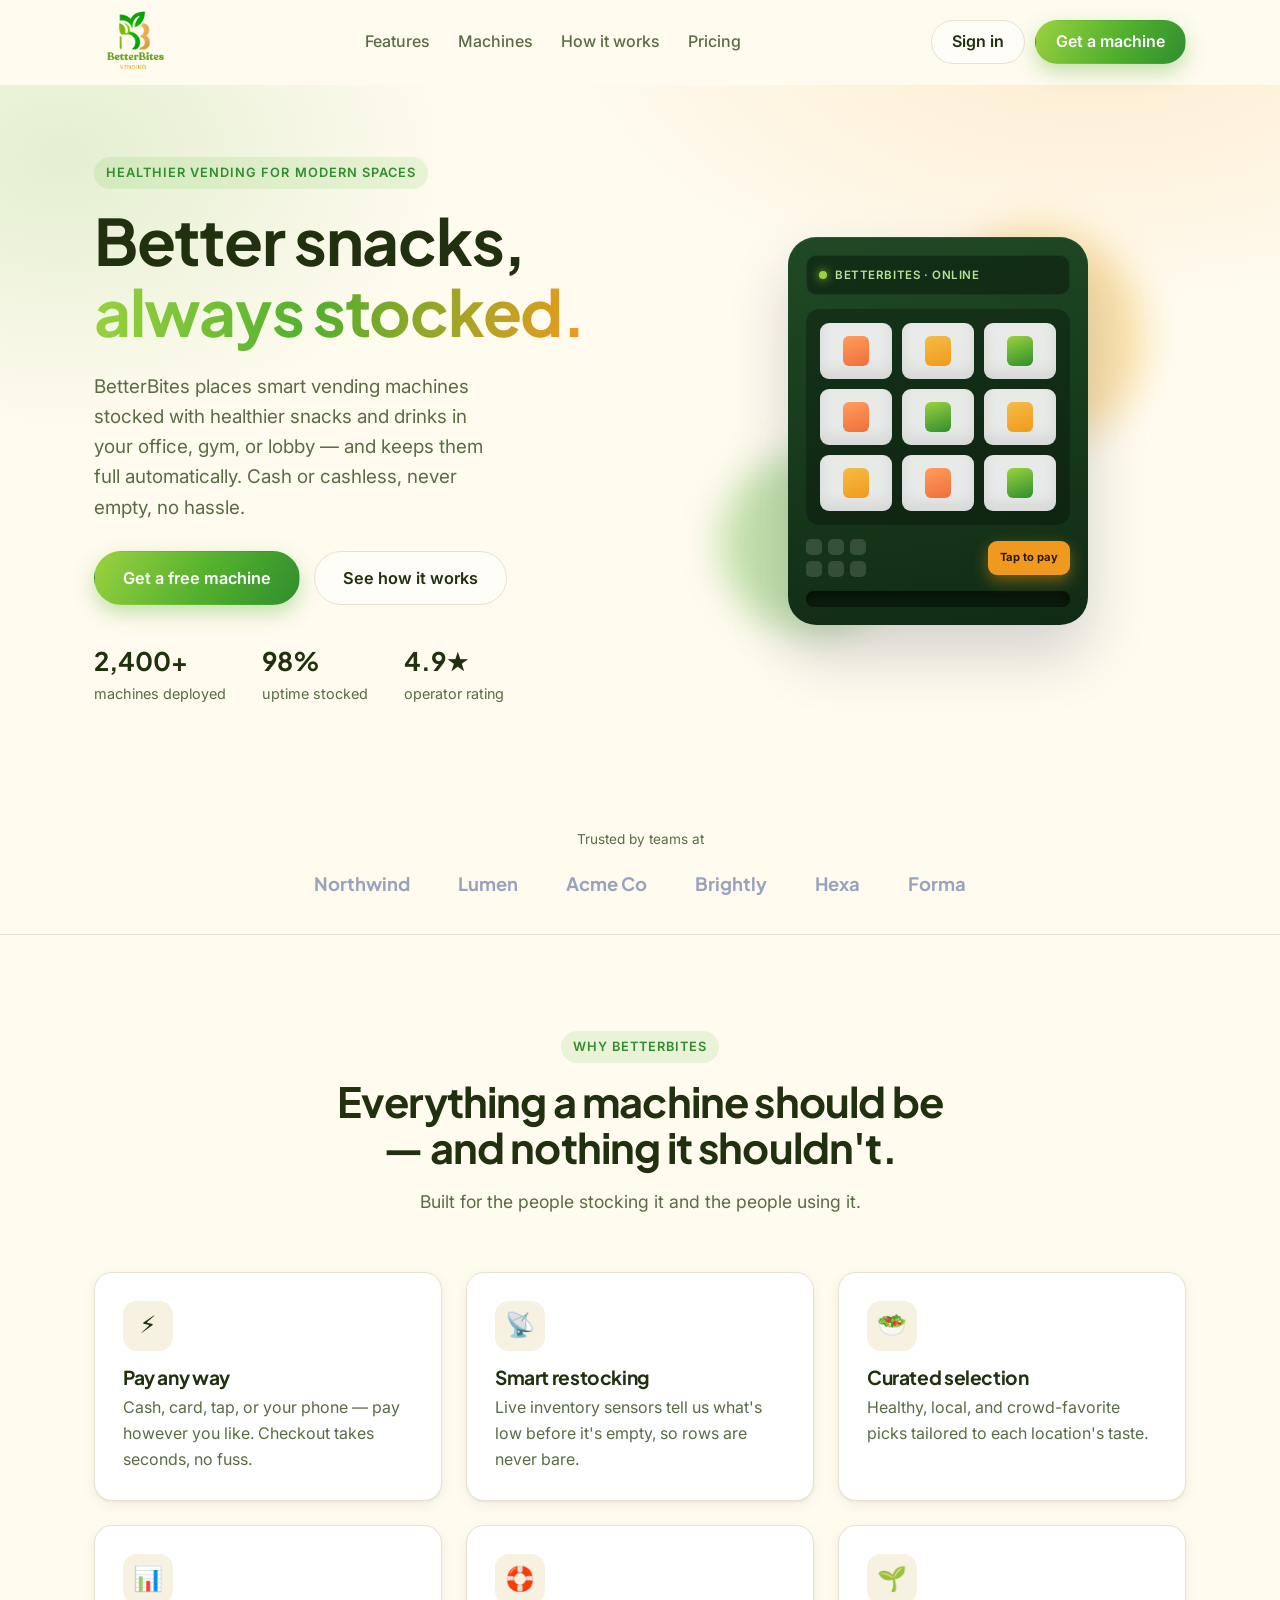
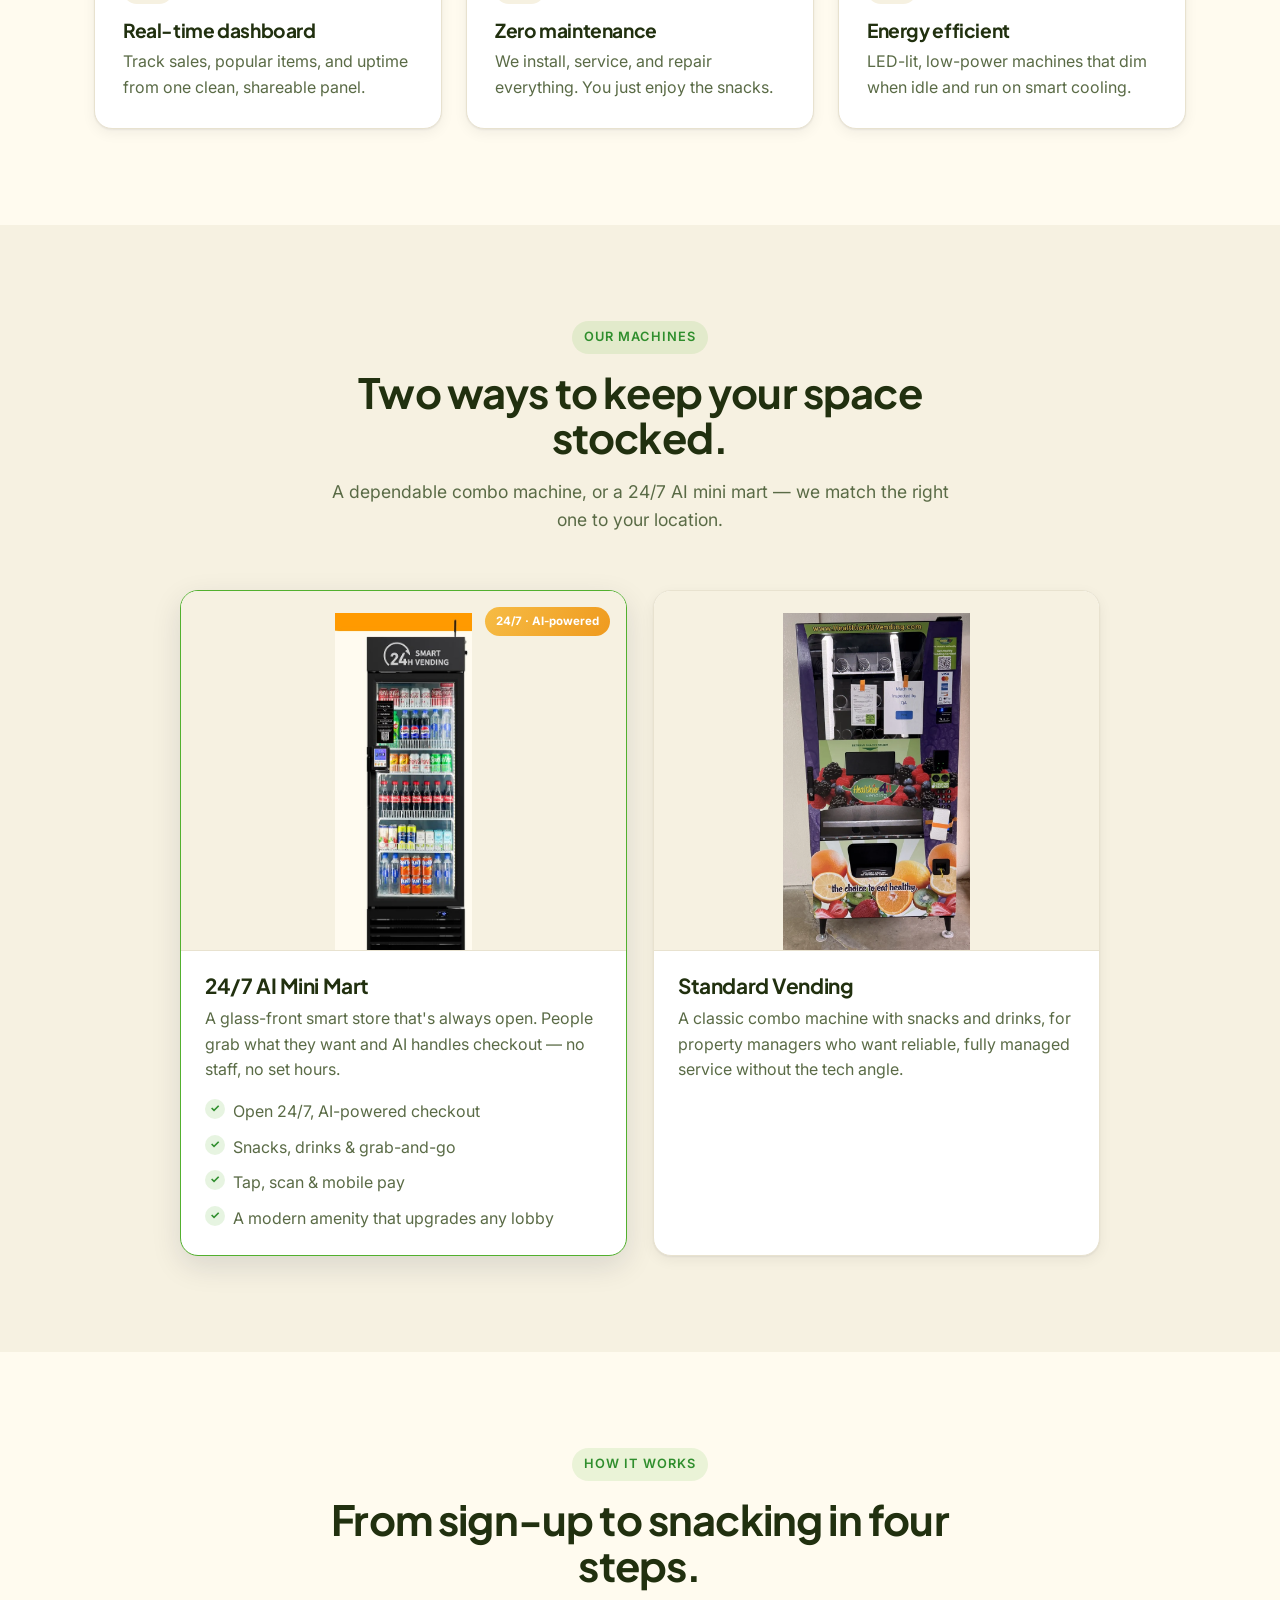
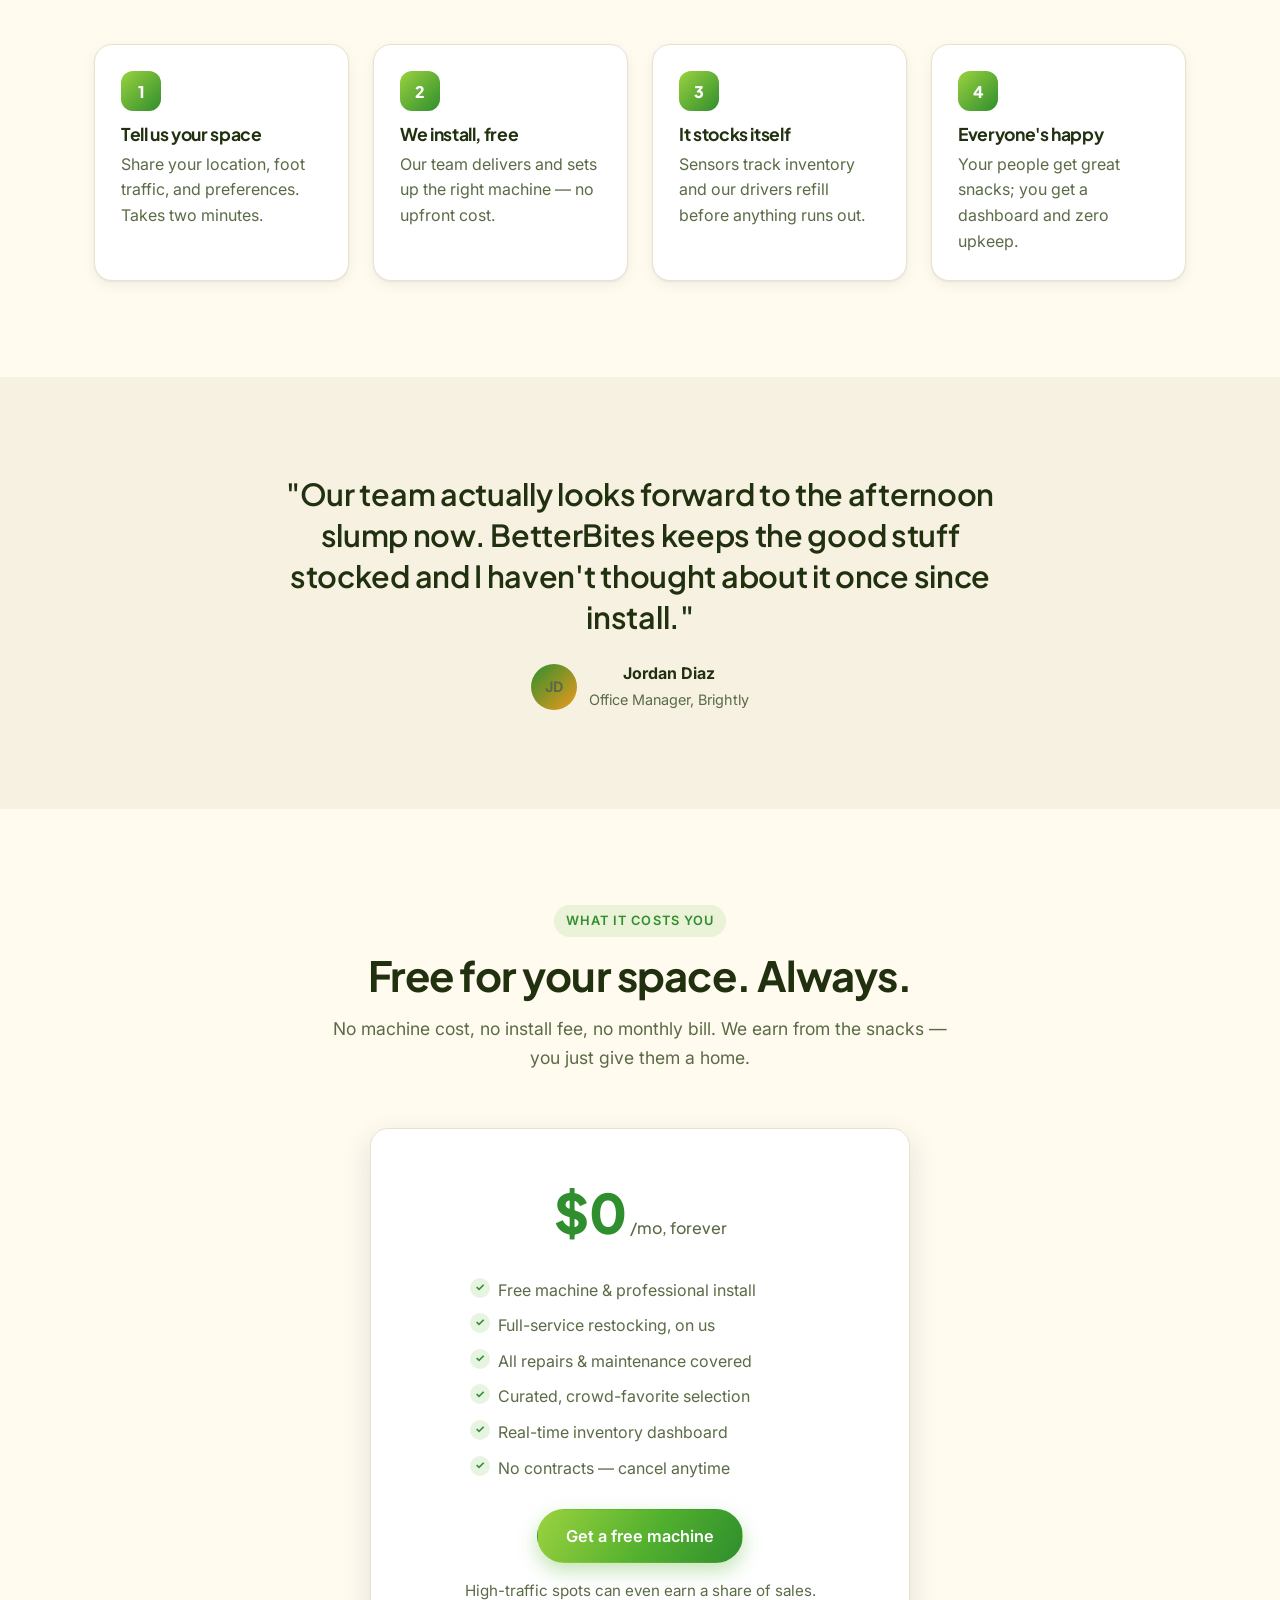
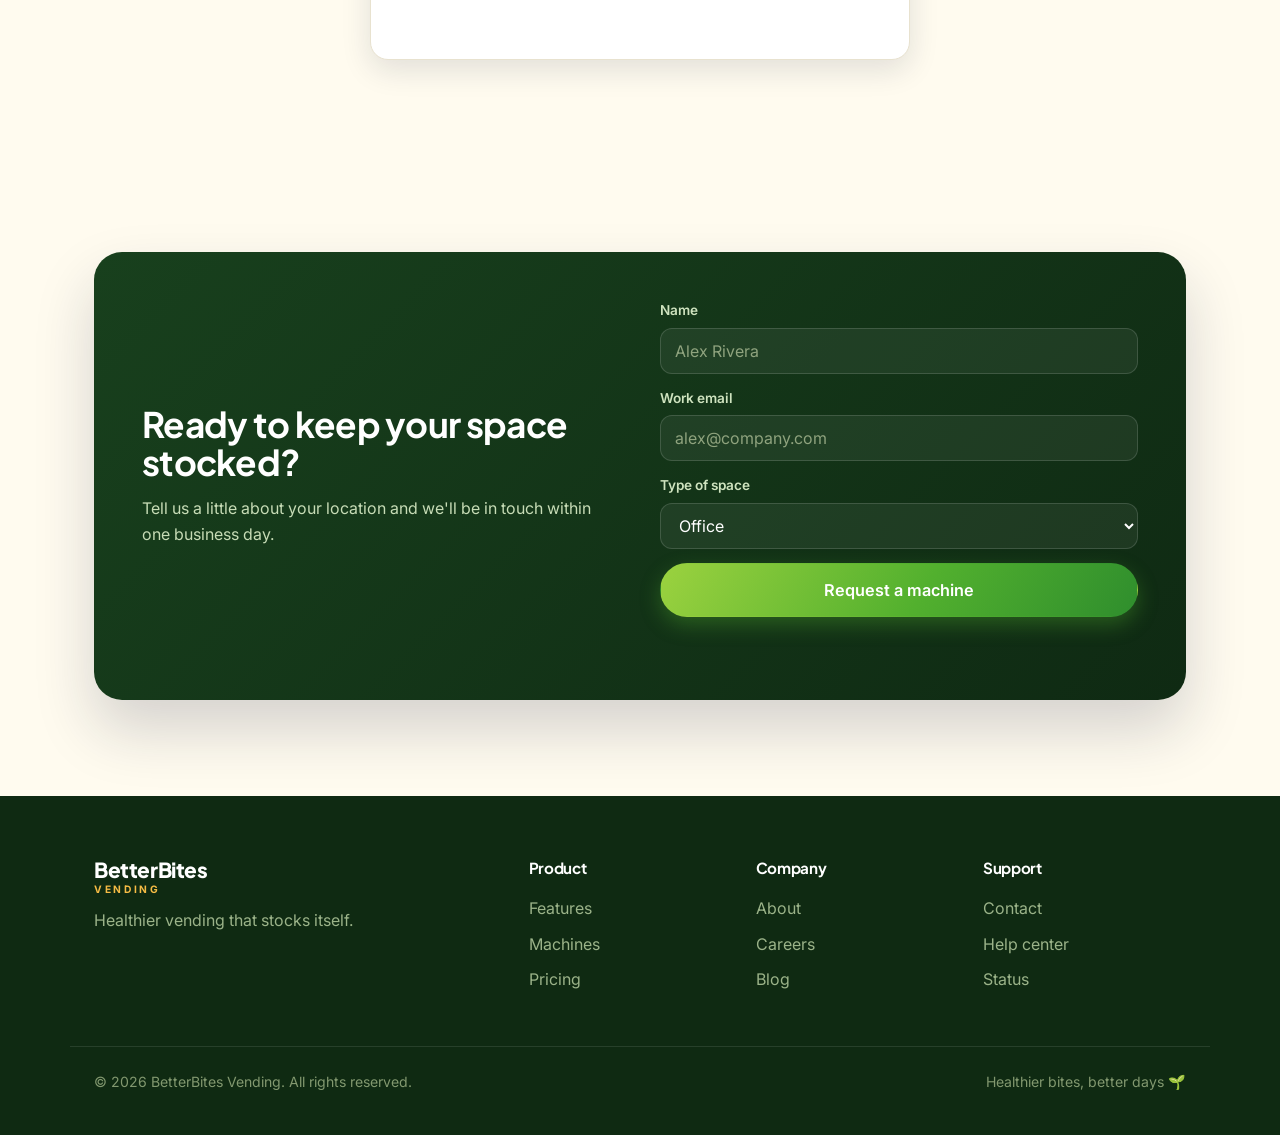
==== commit 792fce93: "Add a real classic combo machine next to the smart mini mart Show the standard snack-and-drink machi" ====
--- a/index.html
+++ b/index.html
@@ -207,17 +207,20 @@
           </article>
           <article class="machine-card">
             <div class="machine-photo">
-              <img src="assets/machine-h4u.jpg" alt="Combo snack and drink vending machine" loading="lazy" />
+              <picture>
+                <source srcset="assets/standard-vending-machine.webp" type="image/webp" />
+                <img
+                  src="assets/standard-vending-machine.jpg"
+                  alt="Classic combo snack and drink vending machine from Better Bites Vending"
+                  width="632"
+                  height="1138"
+                  loading="lazy"
+                />
+              </picture>
             </div>
             <div class="machine-card__body">
               <h3>Standard Vending</h3>
-              <p>Our dependable combo machine — snacks and cold drinks in one unit. Perfect for break rooms, gyms, and busy hallways.</p>
-              <ul class="ticks">
-                <li>Snacks &amp; cold drinks in one</li>
-                <li>Cash, card, tap &amp; mobile pay</li>
-                <li>Compact combo footprint</li>
-                <li>Restocked &amp; serviced by us</li>
-              </ul>
+              <p>A classic combo machine with snacks and drinks, for property managers who want reliable, fully managed service without the tech angle.</p>
             </div>
           </article>
         </div>
--- a/css/styles.css
+++ b/css/styles.css
@@ -344,7 +344,15 @@
   display: flex; align-items: flex-end; justify-content: center; padding: 22px 22px 0;
   border-bottom: 1px solid var(--line);
 }
-.machine-photo img { max-height: 100%; max-width: 100%; object-fit: contain; display: block; }
+.machine-photo picture { display: contents; }
+.machine-photo img {
+  max-height: 100%;
+  max-width: 100%;
+  width: auto;
+  height: auto;
+  object-fit: contain;
+  display: block;
+}
 
 .ticks { display: grid; gap: 10px; margin-top: 16px; }
 .ticks li { position: relative; padding-left: 28px; color: var(--ink-soft); }
